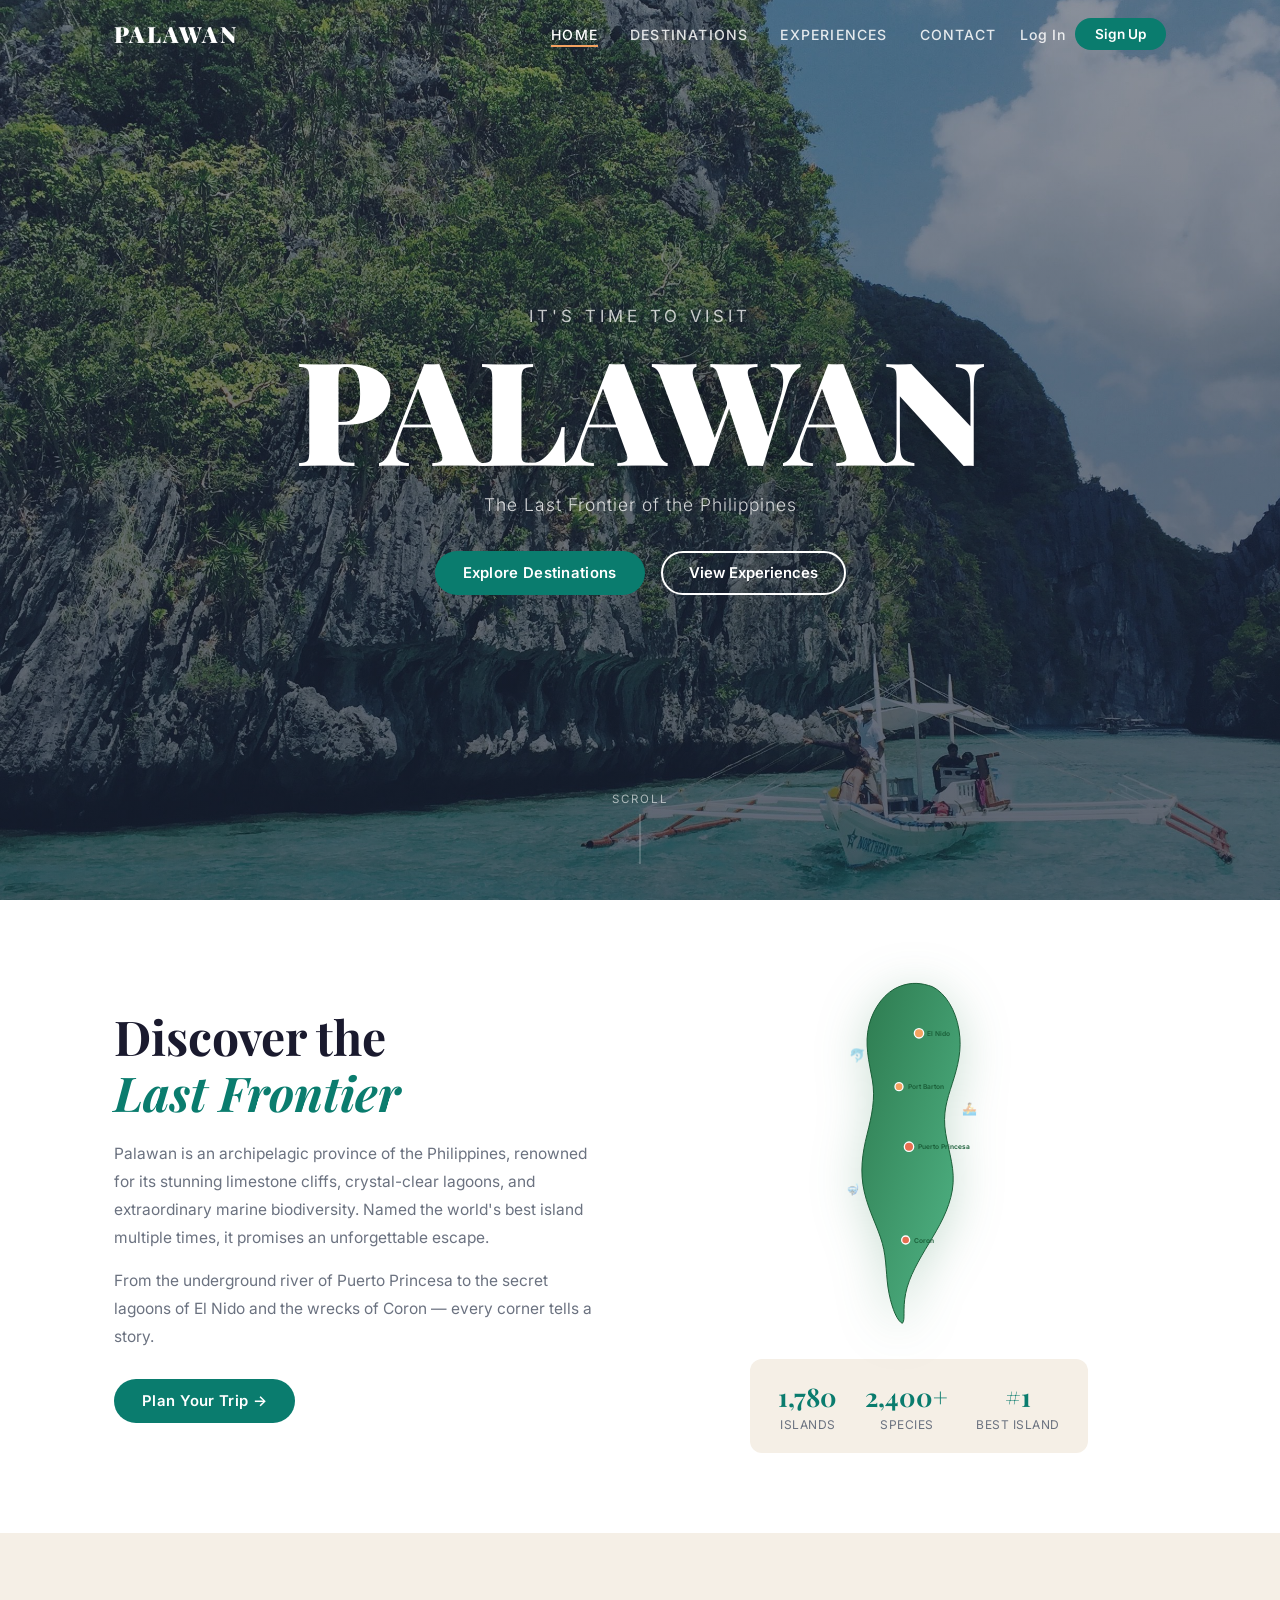
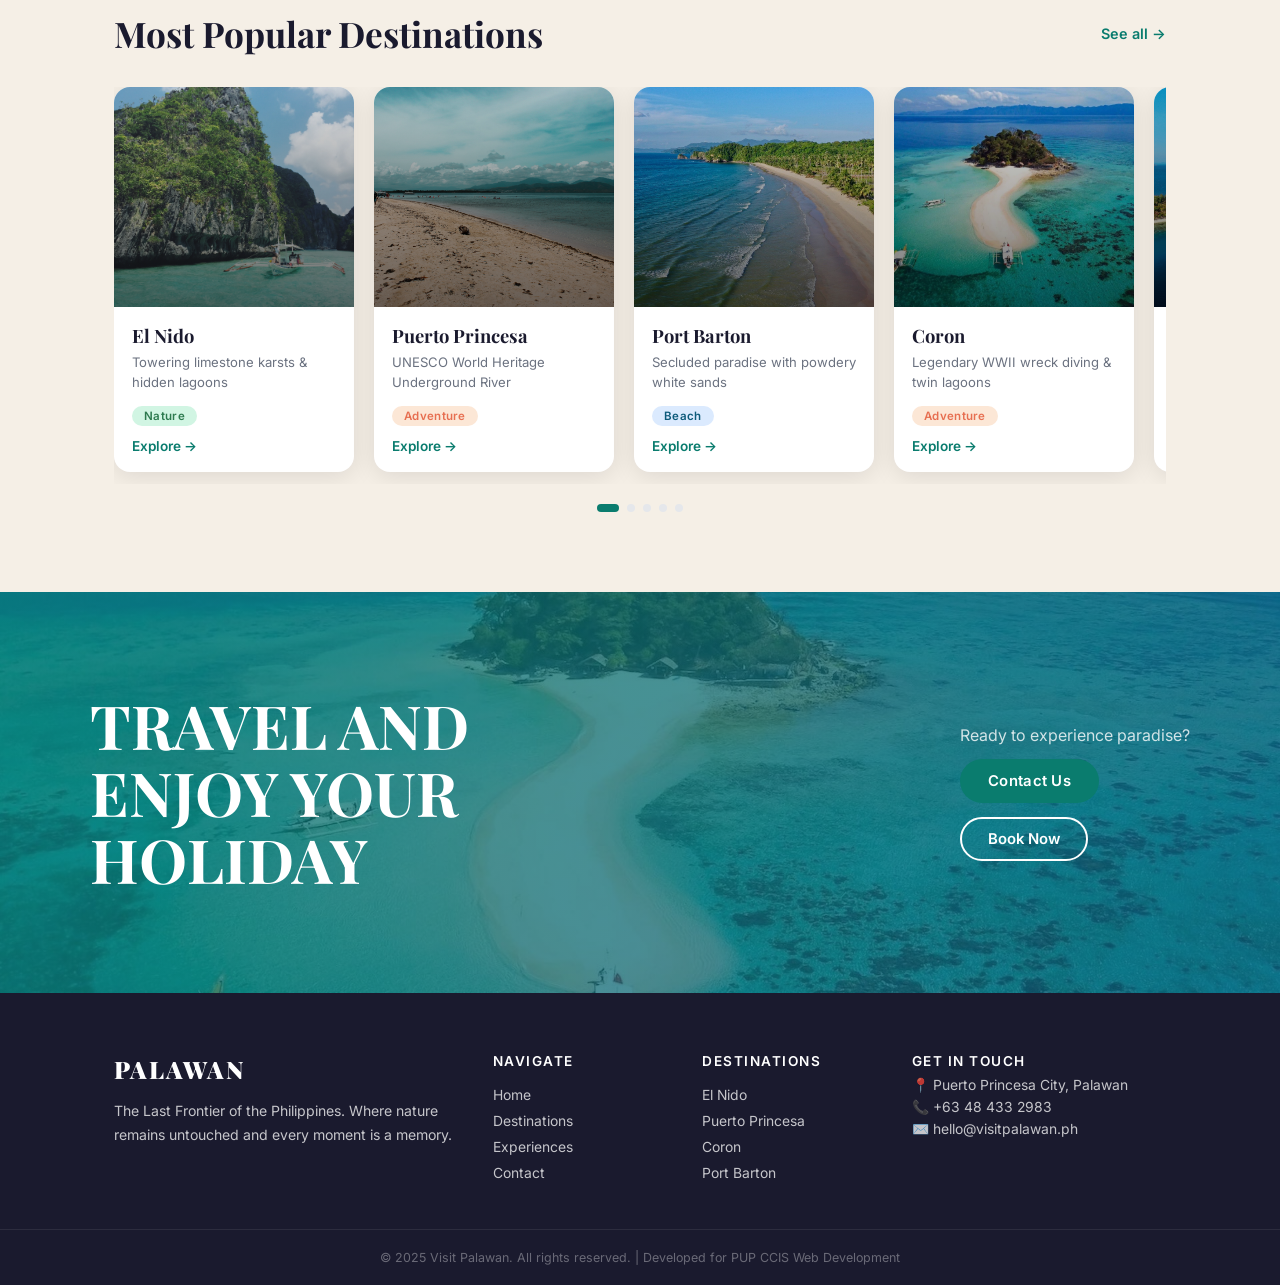
==== palawan-main/index.html @ 442d3c52 "Add files via upload" ====
<!DOCTYPE html>
<html lang="en">

<head>
  <meta charset="UTF-8" />
  <meta name="viewport" content="width=device-width, initial-scale=1.0" />
  <title>Palawan — The Last Frontier</title>
  <link rel="preconnect" href="https://fonts.googleapis.com" />
  <link
    href="https://fonts.googleapis.com/css2?family=Playfair+Display:wght@700;900&family=Inter:wght@300;400;500;600&family=DM+Serif+Display&display=swap"
    rel="stylesheet" />
  <link rel="stylesheet" href="style.css" />
</head>

<body>

  <!-- ── NAV ── -->
  <nav class="navbar" id="navbar">
    <div class="nav-inner">
      <a href="index.html" class="nav-logo">PALAWAN</a>
      <ul class="nav-links">
        <li><a href="index.html" class="active">Home</a></li>
        <li><a href="destinations.html">Destinations</a></li>
        <li><a href="experiences.html">Experiences</a></li>
        <li><a href="contact.html">Contact</a></li>
      </ul>
      <div class="nav-auth">
        <a href="login.html" class="btn-login" id="navLoginBtn">Log In</a>
        <a href="login.html#signup" class="btn-signup">Sign Up</a>
        <div class="user-menu hidden" id="userMenu">
          <span class="user-greeting" id="userGreeting">Hi, Traveler</span>
          <button class="btn-logout" id="logoutBtn">Log Out</button>
        </div>
      </div>
      <button class="hamburger" id="hamburger" aria-label="Menu">&#9776;</button>
    </div>
    <div class="mobile-menu hidden" id="mobileMenu">
      <a href="index.html">Home</a>
      <a href="destinations.html">Destinations</a>
      <a href="experiences.html">Experiences</a>
      <a href="contact.html">Contact</a>
      <a href="login.html" id="mobileLoginBtn">Log In</a>
    </div>
  </nav>

  <!-- ── HERO ── -->
  <section class="hero">
    <div class="hero-overlay"></div>
    <div class="hero-content">
      <p class="hero-eyebrow">IT'S TIME TO VISIT</p>
      <h1 class="hero-title">PALAWAN</h1>
      <p class="hero-sub">The Last Frontier of the Philippines</p>
      <div class="hero-cta">
        <a href="destinations.html" class="btn-primary">Explore Destinations</a>
        <a href="experiences.html" class="btn-ghost">View Experiences</a>
      </div>
    </div>
    <div class="hero-scroll">
      <span>Scroll</span>
      <div class="scroll-line"></div>
    </div>
  </section>

  <!-- ── INTRO ── -->
  <section class="intro section">
    <div class="container intro-grid">
      <div class="intro-text">
        <h2>Discover the<br /><em>Last Frontier</em></h2>
        <p>Palawan is an archipelagic province of the Philippines, renowned for its stunning limestone cliffs,
          crystal-clear lagoons, and extraordinary marine biodiversity. Named the world's best island multiple times, it
          promises an unforgettable escape.</p>
        <p>From the underground river of Puerto Princesa to the secret lagoons of El Nido and the wrecks of Coron —
          every corner tells a story.</p>
        <a href="destinations.html" class="btn-primary">Plan Your Trip →</a>
      </div>
      <div class="intro-map">
        <div class="map-svg-wrap">
          <!-- Stylized Palawan island shape -->
          <svg viewBox="0 0 240 520" xmlns="http://www.w3.org/2000/svg" class="palawan-map">
            <defs>
              <linearGradient id="islandGrad" x1="0" y1="0" x2="1" y2="1">
                <stop offset="0%" stop-color="#2d7a4f" />
                <stop offset="100%" stop-color="#52b788" />
              </linearGradient>
            </defs>
            <!-- Island body -->
            <path
              d="M140,10 C160,20 175,45 180,75 C185,105 178,130 170,155 C162,180 155,200 160,230 C165,260 175,285 170,315 C165,345 150,370 135,395 C120,420 105,445 100,470 C95,495 100,510 95,515 C88,512 80,495 75,470 C70,445 72,420 65,395 C58,370 45,348 38,318 C31,288 35,260 42,232 C49,204 55,178 50,150 C45,122 38,96 45,68 C52,40 70,18 90,10 C110,2 125,5 140,10 Z"
              fill="url(#islandGrad)" stroke="#1a5e38" stroke-width="1.5" />
            <!-- Location dots -->
            <circle cx="120" cy="80" r="7" fill="#f4a261" stroke="white" stroke-width="2" />
            <text x="132" y="84" font-family="Inter" font-size="10" fill="#1a5e38" font-weight="600">El Nido</text>
            <circle cx="105" cy="250" r="7" fill="#e76f51" stroke="white" stroke-width="2" />
            <text x="118" y="254" font-family="Inter" font-size="10" fill="#1a5e38" font-weight="600">Puerto
              Princesa</text>
            <circle cx="90" cy="160" r="6" fill="#f4a261" stroke="white" stroke-width="2" />
            <text x="103" y="164" font-family="Inter" font-size="10" fill="#1a5e38" font-weight="600">Port Barton</text>
            <circle cx="100" cy="390" r="6" fill="#e76f51" stroke="white" stroke-width="2" />
            <text x="113" y="394" font-family="Inter" font-size="10" fill="#1a5e38" font-weight="600">Coron</text>
            <!-- Decorative sea elements -->
            <text x="15" y="120" font-size="20" opacity="0.4">🐬</text>
            <text x="185" y="200" font-size="18" opacity="0.4">🚣</text>
            <text x="10" y="320" font-size="16" opacity="0.4">🤿</text>
          </svg>
        </div>
        <div class="map-stats">
          <div class="stat"><span class="stat-num">1,780</span><span class="stat-lbl">Islands</span></div>
          <div class="stat"><span class="stat-num">2,400+</span><span class="stat-lbl">Species</span></div>
          <div class="stat"><span class="stat-num">#1</span><span class="stat-lbl">Best Island</span></div>
        </div>
      </div>
    </div>
  </section>

  <!-- ── MOST POPULAR DESTINATIONS ── -->
  <section class="popular section">
    <div class="container">
      <div class="section-head">
        <h2>Most Popular Destinations</h2>
        <a href="destinations.html" class="see-all">See all →</a>
      </div>
      <div class="destinations-slider" id="destSlider">
        <div class="dest-card">
          <div class="dest-img"
            style="background:linear-gradient(to bottom, rgba(0,0,0,0.1), rgba(0,0,0,0.55)), url('El Nido.jpg') center/cover">
          </div>
          <div class="dest-info">
            <h3>El Nido</h3>
            <p>Towering limestone karsts & hidden lagoons</p>
            <span class="dest-tag nature">Nature</span>
            <a href="destinations.html#elnido" class="dest-explore">Explore →</a>
          </div>
        </div>
        <div class="dest-card">
          <div class="dest-img"
            style="background:linear-gradient(to bottom, rgba(0,0,0,0.1), rgba(0,0,0,0.55)), url('Puerto Princesa.jpg') center/cover">
          </div>
          <div class="dest-info">
            <h3>Puerto Princesa</h3>
            <p>UNESCO World Heritage Underground River</p>
            <span class="dest-tag adventure">Adventure</span>
            <a href="destinations.html#puerto" class="dest-explore">Explore →</a>
          </div>
        </div>
        <div class="dest-card">
          <div class="dest-img"
            style="background:linear-gradient(to bottom, rgba(0,0,0,0.1), rgba(0,0,0,0.55)), url('Port Barton.jpg') center/cover">
          </div>
          <div class="dest-info">
            <h3>Port Barton</h3>
            <p>Secluded paradise with powdery white sands</p>
            <span class="dest-tag beach">Beach</span>
            <a href="destinations.html#portbarton" class="dest-explore">Explore →</a>
          </div>
        </div>
        <div class="dest-card">
          <div class="dest-img"
            style="background:linear-gradient(to bottom, rgba(0,0,0,0.1), rgba(0,0,0,0.55)), url('Coron.jpeg') center/cover">
          </div>
          <div class="dest-info">
            <h3>Coron</h3>
            <p>Legendary WWII wreck diving & twin lagoons</p>
            <span class="dest-tag adventure">Adventure</span>
            <a href="destinations.html#coron" class="dest-explore">Explore →</a>
          </div>
        </div>
        <div class="dest-card">
          <div class="dest-img"
            style="background:linear-gradient(to bottom, rgba(0,0,0,0.1), rgba(0,0,0,0.55)), url('San Vicente.jpg') center/cover">
          </div>
          <div class="dest-info">
            <h3>San Vicente</h3>
            <p>Home to the Philippines' longest white beach</p>
            <span class="dest-tag beach">Beach</span>
            <a href="destinations.html#sanvicente" class="dest-explore">Explore →</a>
          </div>
        </div>
      </div>
      <div class="slider-dots" id="sliderDots"></div>
    </div>
  </section>

  <!-- ── CTA BANNER ── -->
  <section class="cta-banner">
    <div class="cta-overlay"></div>
    <div class="cta-content">
      <h2>TRAVEL AND<br />ENJOY YOUR<br />HOLIDAY</h2>
      <div class="cta-right">
        <p>Ready to experience paradise?</p>
        <a href="contact.html" class="btn-primary">Contact Us</a>
        <a href="login.html#signup" class="btn-ghost">Book Now</a>
      </div>
    </div>
  </section>

  <!-- ── FOOTER ── -->
  <footer class="footer">
    <div class="container footer-inner">
      <div class="footer-brand">
        <div class="footer-logo">PALAWAN</div>
        <p>The Last Frontier of the Philippines. Where nature remains untouched and every moment is a memory.</p>
      </div>
      <div class="footer-links">
        <h4>Navigate</h4>
        <a href="index.html">Home</a>
        <a href="destinations.html">Destinations</a>
        <a href="experiences.html">Experiences</a>
        <a href="contact.html">Contact</a>
      </div>
      <div class="footer-links">
        <h4>Destinations</h4>
        <a href="destinations.html#elnido">El Nido</a>
        <a href="destinations.html#puerto">Puerto Princesa</a>
        <a href="destinations.html#coron">Coron</a>
        <a href="destinations.html#portbarton">Port Barton</a>
      </div>
      <div class="footer-contact">
        <h4>Get In Touch</h4>
        <p>📍 Puerto Princesa City, Palawan</p>
        <p>📞 +63 48 433 2983</p>
        <p>✉️ hello@visitpalawan.ph</p>
      </div>
    </div>
    <div class="footer-bottom">
      <p>© 2025 Visit Palawan. All rights reserved. | Developed for PUP CCIS Web Development</p>
    </div>
  </footer>

  <script src="main.js"></script>
</body>

</html>
---- palawan-main/style.css ----
/* ═══════════════════════════════════════════
   PALAWAN TOURISM SITE — STYLESHEET
   Color Palette:
   --teal:   #0a7c6e  (primary action)
   --ocean:  #0d5a7a  (deep navy accent)
   --sand:   #f5efe6  (warm background)
   --leaf:   #2d7a4f  (nature green)
   --coral:  #e76f51  (adventure accent)
   --gold:   #f4a261  (highlight)
   --white:  #ffffff
   --dark:   #1a1a2e
═══════════════════════════════════════════ */

*,
*::before,
*::after {
  box-sizing: border-box;
  margin: 0;
  padding: 0;
}

:root {
  --teal: #0a7c6e;
  --teal-light: #0fa898;
  --ocean: #0d5a7a;
  --sand: #f5efe6;
  --leaf: #2d7a4f;
  --coral: #e76f51;
  --gold: #f4a261;
  --white: #ffffff;
  --dark: #1a1a2e;
  --grey: #6b7280;
  --light-grey: #e5e7eb;
  --radius: 12px;
  --shadow: 0 4px 24px rgba(0, 0, 0, 0.10);
  --shadow-lg: 0 8px 40px rgba(0, 0, 0, 0.18);
}

html {
  scroll-behavior: smooth;
}

body {
  font-family: 'Inter', sans-serif;
  color: var(--dark);
  background: var(--white);
  overflow-x: hidden;
}

h1,
h2,
h3,
h4 {
  font-family: 'Playfair Display', serif;
  line-height: 1.2;
}

em {
  font-style: italic;
  color: var(--teal);
}

a {
  text-decoration: none;
  color: inherit;
}

img {
  max-width: 100%;
  display: block;
}

.container {
  max-width: 1100px;
  margin: 0 auto;
  padding: 0 24px;
}

.section {
  padding: 80px 0;
}

.hidden {
  display: none !important;
}

/* ── BUTTONS ── */
.btn-primary {
  display: inline-block;
  background: var(--teal);
  color: var(--white);
  padding: 13px 28px;
  border-radius: 50px;
  font-weight: 600;
  font-size: 0.93rem;
  letter-spacing: 0.3px;
  transition: background 0.2s, transform 0.15s, box-shadow 0.2s;
  border: none;
  cursor: pointer;
}

.btn-primary:hover {
  background: var(--teal-light);
  transform: translateY(-2px);
  box-shadow: 0 6px 20px rgba(10, 124, 110, 0.35);
}

.btn-ghost {
  display: inline-block;
  border: 2px solid var(--white);
  color: var(--white);
  padding: 11px 26px;
  border-radius: 50px;
  font-weight: 600;
  font-size: 0.93rem;
  transition: background 0.2s, color 0.2s;
  cursor: pointer;
}

.btn-ghost:hover {
  background: var(--white);
  color: var(--teal);
}

.btn-teal-ghost {
  display: inline-block;
  border: 2px solid var(--teal);
  color: var(--teal);
  padding: 11px 26px;
  border-radius: 50px;
  font-weight: 600;
  font-size: 0.93rem;
  transition: background 0.2s, color 0.2s;
  cursor: pointer;
  background: transparent;
}

.btn-teal-ghost:hover {
  background: var(--teal);
  color: var(--white);
}

/* ── NAVBAR ── */
.navbar {
  position: fixed;
  top: 0;
  left: 0;
  right: 0;
  z-index: 1000;
  padding: 0;
  transition: background 0.3s, box-shadow 0.3s;
  background: transparent;
}

.navbar.scrolled {
  background: rgba(26, 26, 46, 0.96);
  box-shadow: 0 2px 20px rgba(0, 0, 0, 0.25);
  backdrop-filter: blur(8px);
}

.nav-inner {
  max-width: 1100px;
  margin: 0 auto;
  padding: 18px 24px;
  display: flex;
  align-items: center;
  gap: 24px;
}

.nav-logo {
  font-family: 'Playfair Display', serif;
  font-size: 1.4rem;
  font-weight: 900;
  color: var(--white);
  letter-spacing: 2px;
  margin-right: auto;
}

.nav-links {
  display: flex;
  gap: 32px;
  list-style: none;
}

.nav-links a {
  color: rgba(255, 255, 255, 0.85);
  font-size: 0.88rem;
  font-weight: 500;
  letter-spacing: 1.2px;
  text-transform: uppercase;
  position: relative;
  transition: color 0.2s;
}

.nav-links a::after {
  content: '';
  position: absolute;
  bottom: -4px;
  left: 0;
  width: 0;
  height: 2px;
  background: var(--gold);
  transition: width 0.25s;
}

.nav-links a:hover,
.nav-links a.active {
  color: var(--white);
}

.nav-links a:hover::after,
.nav-links a.active::after {
  width: 100%;
}

.nav-auth {
  display: flex;
  align-items: center;
  gap: 10px;
}

.btn-login {
  color: rgba(255, 255, 255, 0.85);
  font-size: 0.88rem;
  font-weight: 500;
  letter-spacing: 0.5px;
  transition: color 0.2s;
}

.btn-login:hover {
  color: var(--white);
}

.btn-signup {
  background: var(--teal);
  color: var(--white);
  padding: 8px 20px;
  border-radius: 50px;
  font-size: 0.85rem;
  font-weight: 600;
  transition: background 0.2s;
}

.btn-signup:hover {
  background: var(--teal-light);
}

.user-menu {
  display: flex;
  align-items: center;
  gap: 12px;
}

.user-greeting {
  color: var(--gold);
  font-size: 0.88rem;
  font-weight: 500;
}

.btn-logout {
  background: transparent;
  border: 1px solid rgba(255, 255, 255, 0.4);
  color: rgba(255, 255, 255, 0.8);
  padding: 6px 14px;
  border-radius: 50px;
  font-size: 0.82rem;
  cursor: pointer;
  transition: all 0.2s;
}

.btn-logout:hover {
  border-color: var(--coral);
  color: var(--coral);
}

.hamburger {
  display: none;
  background: none;
  border: none;
  color: var(--white);
  font-size: 1.5rem;
  cursor: pointer;
}

.mobile-menu {
  background: rgba(26, 26, 46, 0.98);
  padding: 16px 24px;
  display: flex;
  flex-direction: column;
  gap: 14px;
}

.mobile-menu a {
  color: var(--white);
  font-size: 0.95rem;
  font-weight: 500;
}

/* ── HERO ── */
.hero {
  position: relative;
  height: 100vh;
  min-height: 600px;
  display: flex;
  align-items: center;
  justify-content: center;
  background: url('El Nido.jpg') center/cover no-repeat;
  overflow: hidden;
}

.hero-overlay {
  position: absolute;
  inset: 0;
  background: linear-gradient(to bottom, rgba(10, 20, 40, 0.45) 0%, rgba(10, 20, 40, 0.65) 100%);
}

.hero-content {
  position: relative;
  z-index: 2;
  text-align: center;
  padding: 0 24px;
}

.hero-eyebrow {
  color: rgba(255, 255, 255, 0.75);
  font-size: 1.05rem;
  font-weight: 400;
  letter-spacing: 4px;
  text-transform: uppercase;
  margin-bottom: 8px;
}

.hero-title {
  font-family: 'Playfair Display', serif;
  font-size: clamp(4rem, 12vw, 9rem);
  font-weight: 900;
  color: var(--white);
  line-height: 1;
  letter-spacing: -1px;
  text-shadow: 0 4px 30px rgba(0, 0, 0, 0.3);
}

.hero-sub {
  color: rgba(255, 255, 255, 0.8);
  font-size: 1.1rem;
  margin: 16px 0 36px;
  font-weight: 300;
  letter-spacing: 1px;
}

.hero-cta {
  display: flex;
  gap: 16px;
  justify-content: center;
  flex-wrap: wrap;
}

.hero-scroll {
  position: absolute;
  bottom: 36px;
  left: 50%;
  transform: translateX(-50%);
  z-index: 2;
  text-align: center;
  color: rgba(255, 255, 255, 0.6);
  font-size: 0.72rem;
  letter-spacing: 2px;
  text-transform: uppercase;
}

.scroll-line {
  width: 1px;
  height: 50px;
  background: rgba(255, 255, 255, 0.4);
  margin: 8px auto 0;
  animation: scrollPulse 1.8s ease-in-out infinite;
}

@keyframes scrollPulse {

  0%,
  100% {
    opacity: 0.3;
    transform: scaleY(0.8);
  }

  50% {
    opacity: 1;
    transform: scaleY(1);
  }
}

/* ── INTRO ── */
.intro {
  background: var(--white);
}

.intro-grid {
  display: grid;
  grid-template-columns: 1fr 1fr;
  gap: 64px;
  align-items: center;
}

.intro-text h2 {
  font-size: clamp(2rem, 4vw, 3rem);
  margin-bottom: 20px;
  line-height: 1.15;
}

.intro-text p {
  color: var(--grey);
  line-height: 1.8;
  margin-bottom: 16px;
  font-size: 0.97rem;
}

.intro-text .btn-primary {
  margin-top: 12px;
}

.intro-map {
  display: flex;
  flex-direction: column;
  align-items: center;
  gap: 28px;
}

.palawan-map {
  width: 160px;
  filter: drop-shadow(0 8px 24px rgba(45, 122, 79, 0.25));
}

.map-stats {
  display: flex;
  gap: 28px;
  background: var(--sand);
  border-radius: var(--radius);
  padding: 20px 28px;
}

.stat {
  text-align: center;
}

.stat-num {
  display: block;
  font-family: 'Playfair Display', serif;
  font-size: 1.6rem;
  font-weight: 700;
  color: var(--teal);
}

.stat-lbl {
  font-size: 0.75rem;
  color: var(--grey);
  letter-spacing: 0.5px;
  text-transform: uppercase;
}

/* ── POPULAR DESTINATIONS ── */
.popular {
  background: var(--sand);
}

.section-head {
  display: flex;
  align-items: center;
  justify-content: space-between;
  margin-bottom: 32px;
}

.section-head h2 {
  font-size: clamp(1.6rem, 3vw, 2.2rem);
}

.see-all {
  color: var(--teal);
  font-size: 0.9rem;
  font-weight: 600;
  transition: gap 0.2s;
}

.see-all:hover {
  text-decoration: underline;
}

.destinations-slider {
  display: flex;
  gap: 20px;
  overflow-x: auto;
  scroll-snap-type: x mandatory;
  scrollbar-width: none;
  -ms-overflow-style: none;
  padding-bottom: 12px;
}

.destinations-slider::-webkit-scrollbar {
  display: none;
}

.dest-card {
  min-width: 240px;
  flex: 0 0 240px;
  background: var(--white);
  border-radius: 16px;
  overflow: hidden;
  box-shadow: var(--shadow);
  scroll-snap-align: start;
  transition: transform 0.25s, box-shadow 0.25s;
}

.dest-card:hover {
  transform: translateY(-6px);
  box-shadow: var(--shadow-lg);
}

.dest-img {
  height: 220px;
  transition: transform 0.4s;
}

.dest-card:hover .dest-img {
  transform: scale(1.04);
}

.dest-info {
  padding: 18px;
}

.dest-info h3 {
  font-size: 1.15rem;
  margin-bottom: 6px;
  color: var(--dark);
}

.dest-info p {
  font-size: 0.82rem;
  color: var(--grey);
  line-height: 1.5;
  margin-bottom: 12px;
}

.dest-tag {
  display: inline-block;
  padding: 3px 12px;
  border-radius: 50px;
  font-size: 0.72rem;
  font-weight: 600;
  letter-spacing: 0.3px;
  margin-bottom: 12px;
}

.dest-tag.nature {
  background: #d1f5e3;
  color: var(--leaf);
}

.dest-tag.beach {
  background: #dbeafe;
  color: var(--ocean);
}

.dest-tag.adventure {
  background: #fce7d6;
  color: var(--coral);
}

.dest-tag.heritage {
  background: #f3e8ff;
  color: #6d28d9;
}

.dest-explore {
  color: var(--teal);
  font-size: 0.85rem;
  font-weight: 600;
  display: block;
  transition: transform 0.2s;
}

.dest-explore:hover {
  transform: translateX(4px);
}

.slider-dots {
  display: flex;
  gap: 8px;
  justify-content: center;
  margin-top: 20px;
}

.dot {
  width: 8px;
  height: 8px;
  border-radius: 50%;
  background: var(--light-grey);
  cursor: pointer;
  transition: all 0.2s;
}

.dot.active {
  background: var(--teal);
  width: 22px;
  border-radius: 4px;
}

/* ── CTA BANNER ── */
.cta-banner {
  position: relative;
  padding: 100px 24px;
  background: url('Coron.jpeg') center/cover no-repeat;
  display: flex;
  align-items: center;
}

.cta-overlay {
  position: absolute;
  inset: 0;
  background: linear-gradient(135deg, rgba(10, 124, 110, 0.78) 0%, rgba(13, 90, 122, 0.72) 100%);
}

.cta-content {
  position: relative;
  z-index: 2;
  max-width: 1100px;
  margin: 0 auto;
  width: 100%;
  display: flex;
  align-items: center;
  justify-content: space-between;
  gap: 40px;
  flex-wrap: wrap;
}

.cta-content h2 {
  font-size: clamp(2.2rem, 5vw, 3.8rem);
  color: var(--white);
  line-height: 1.1;
}

.cta-right {
  display: flex;
  flex-direction: column;
  gap: 14px;
}

.cta-right p {
  color: rgba(255, 255, 255, 0.8);
  font-size: 1rem;
}

.cta-right .btn-primary,
.cta-right .btn-ghost {
  width: fit-content;
}

/* ── FOOTER ── */
.footer {
  background: var(--dark);
  color: rgba(255, 255, 255, 0.75);
  padding: 60px 0 0;
}

.footer-inner {
  display: grid;
  grid-template-columns: 2fr 1fr 1fr 1.5fr;
  gap: 40px;
  padding-bottom: 48px;
}

.footer-logo {
  font-family: 'Playfair Display', serif;
  font-size: 1.5rem;
  font-weight: 900;
  color: var(--white);
  letter-spacing: 2px;
  margin-bottom: 14px;
}

.footer-brand p {
  font-size: 0.88rem;
  line-height: 1.7;
}

.footer-links {
  display: flex;
  flex-direction: column;
  gap: 10px;
}

.footer-links h4,
.footer-contact h4 {
  color: var(--white);
  font-size: 0.85rem;
  letter-spacing: 1.5px;
  text-transform: uppercase;
  margin-bottom: 8px;
  font-family: 'Inter', sans-serif;
  font-weight: 600;
}

.footer-links a {
  font-size: 0.87rem;
  transition: color 0.2s;
}

.footer-links a:hover {
  color: var(--gold);
}

.footer-contact p {
  font-size: 0.87rem;
  margin-bottom: 6px;
}

.footer-bottom {
  border-top: 1px solid rgba(255, 255, 255, 0.08);
  padding: 20px 24px;
  text-align: center;
  font-size: 0.78rem;
  color: rgba(255, 255, 255, 0.35);
}

/* ═══════════════════════════════════
   DESTINATIONS PAGE
═══════════════════════════════════ */
.page-hero {
  position: relative;
  height: 55vh;
  min-height: 380px;
  display: flex;
  align-items: flex-end;
  padding-bottom: 60px;
  background: url('El Nido.jpg') center/cover;
}

.page-hero-overlay {
  position: absolute;
  inset: 0;
  background: linear-gradient(to bottom, rgba(10, 30, 50, 0.3) 0%, rgba(10, 30, 50, 0.75) 100%);
}

.page-hero-content {
  position: relative;
  z-index: 2;
  color: var(--white);
  max-width: 1100px;
  margin: 0 auto;
  padding: 0 24px;
  width: 100%;
}

.page-eyebrow {
  font-size: 0.78rem;
  letter-spacing: 3px;
  text-transform: uppercase;
  opacity: 0.7;
  margin-bottom: 8px;
}

.page-hero-content h1 {
  font-size: clamp(2.4rem, 5vw, 4rem);
}

/* Filter Bar */
.filter-bar {
  background: var(--white);
  border-bottom: 1px solid var(--light-grey);
  position: sticky;
  top: 70px;
  z-index: 100;
}

.filter-inner {
  max-width: 1100px;
  margin: 0 auto;
  padding: 16px 24px;
  display: flex;
  align-items: center;
  gap: 10px;
  flex-wrap: wrap;
}

.filter-label {
  font-size: 0.8rem;
  font-weight: 600;
  color: var(--grey);
  letter-spacing: 1px;
  text-transform: uppercase;
  margin-right: 8px;
}

.filter-btn {
  padding: 7px 18px;
  border-radius: 50px;
  border: 1.5px solid var(--light-grey);
  background: var(--white);
  font-size: 0.85rem;
  font-weight: 500;
  cursor: pointer;
  transition: all 0.2s;
}

.filter-btn:hover,
.filter-btn.active {
  background: var(--teal);
  color: var(--white);
  border-color: var(--teal);
}

/* Destination List */
.destinations-list {
  padding: 48px 0 80px;
}

.dest-list-grid {
  display: grid;
  grid-template-columns: repeat(auto-fill, minmax(300px, 1fr));
  gap: 28px;
}

.dest-full-card {
  border-radius: 16px;
  overflow: hidden;
  box-shadow: var(--shadow);
  background: var(--white);
  transition: transform 0.25s, box-shadow 0.25s;
}

.dest-full-card:hover {
  transform: translateY(-6px);
  box-shadow: var(--shadow-lg);
}

.dest-full-img {
  height: 240px;
  position: relative;
  overflow: hidden;
}

.dest-full-img-bg {
  width: 100%;
  height: 100%;
  background-size: cover;
  background-position: center;
  transition: transform 0.4s;
}

.dest-full-card:hover .dest-full-img-bg {
  transform: scale(1.06);
}

.dest-full-info {
  padding: 22px;
}

.dest-full-info h3 {
  font-size: 1.3rem;
  margin-bottom: 8px;
}

.dest-full-info p {
  font-size: 0.88rem;
  color: var(--grey);
  line-height: 1.7;
  margin-bottom: 14px;
}

.dest-full-footer {
  display: flex;
  align-items: center;
  justify-content: space-between;
}

/* ═══════════════════════════════════
   EXPERIENCES PAGE
═══════════════════════════════════ */
.exp-grid {
  display: grid;
  grid-template-columns: repeat(auto-fill, minmax(300px, 1fr));
  gap: 28px;
  padding: 48px 0 80px;
}

.exp-card {
  border-radius: 16px;
  overflow: hidden;
  background: var(--white);
  box-shadow: var(--shadow);
  transition: transform 0.25s, box-shadow 0.25s;
}

.exp-card:hover {
  transform: translateY(-5px);
  box-shadow: var(--shadow-lg);
}

.exp-img {
  height: 200px;
  background-size: cover;
  background-position: center;
  position: relative;
}

.exp-img::after {
  content: '';
  position: absolute;
  inset: 0;
  background: linear-gradient(to bottom, transparent 40%, rgba(0, 0, 0, 0.5) 100%);
}

.exp-icon {
  position: absolute;
  bottom: 16px;
  left: 16px;
  z-index: 2;
  font-size: 1.8rem;
}

.exp-body {
  padding: 20px;
}

.exp-body h3 {
  font-size: 1.15rem;
  margin-bottom: 8px;
}

.exp-body p {
  font-size: 0.87rem;
  color: var(--grey);
  line-height: 1.7;
}

.exp-meta {
  display: flex;
  gap: 16px;
  margin-top: 12px;
}

.exp-meta span {
  font-size: 0.78rem;
  color: var(--grey);
}

.exp-meta strong {
  color: var(--teal);
}

/* ═══════════════════════════════════
   CONTACT PAGE
═══════════════════════════════════ */
.contact-section {
  padding: 80px 0;
}

.contact-grid {
  display: grid;
  grid-template-columns: 1fr 1.5fr;
  gap: 60px;
  align-items: start;
}

.contact-info h2 {
  font-size: 2rem;
  margin-bottom: 16px;
}

.contact-info p {
  color: var(--grey);
  line-height: 1.8;
  margin-bottom: 28px;
  font-size: 0.95rem;
}

.contact-detail {
  display: flex;
  gap: 14px;
  align-items: flex-start;
  margin-bottom: 18px;
}

.contact-detail-icon {
  font-size: 1.3rem;
  flex-shrink: 0;
}

.contact-detail-text strong {
  display: block;
  font-size: 0.88rem;
  color: var(--dark);
  margin-bottom: 2px;
}

.contact-detail-text span {
  font-size: 0.85rem;
  color: var(--grey);
}

.contact-form {
  background: var(--sand);
  border-radius: 20px;
  padding: 36px;
}

.contact-form h3 {
  font-size: 1.4rem;
  margin-bottom: 24px;
}

.form-group {
  margin-bottom: 18px;
}

.form-group label {
  display: block;
  font-size: 0.83rem;
  font-weight: 600;
  color: var(--dark);
  margin-bottom: 6px;
  letter-spacing: 0.3px;
}

.form-group input,
.form-group select,
.form-group textarea {
  width: 100%;
  padding: 12px 16px;
  border: 1.5px solid var(--light-grey);
  border-radius: 10px;
  background: var(--white);
  font-family: 'Inter', sans-serif;
  font-size: 0.9rem;
  color: var(--dark);
  transition: border-color 0.2s, box-shadow 0.2s;
  outline: none;
}

.form-group input:focus,
.form-group select:focus,
.form-group textarea:focus {
  border-color: var(--teal);
  box-shadow: 0 0 0 3px rgba(10, 124, 110, 0.12);
}

.form-group textarea {
  resize: vertical;
  min-height: 110px;
}

.form-row {
  display: grid;
  grid-template-columns: 1fr 1fr;
  gap: 14px;
}

.form-submit {
  width: 100%;
  padding: 14px;
  margin-top: 6px;
}

.form-error {
  color: var(--coral);
  font-size: 0.78rem;
  margin-top: 4px;
  display: none;
}

.form-success {
  background: #d1f5e3;
  color: var(--leaf);
  padding: 14px 18px;
  border-radius: 10px;
  font-size: 0.9rem;
  display: none;
  margin-top: 14px;
}

/* ═══════════════════════════════════
   LOGIN / SIGNUP PAGE
═══════════════════════════════════ */
.auth-page {
  min-height: 100vh;
  display: flex;
  align-items: center;
  justify-content: center;
  background: linear-gradient(135deg, #0a7c6e 0%, #0d5a7a 50%, #1a1a2e 100%);
  padding: 100px 24px 60px;
  position: relative;
}

.auth-bg-pattern {
  position: absolute;
  inset: 0;
  opacity: 0.04;
  background-image: radial-gradient(circle, white 1px, transparent 1px);
  background-size: 40px 40px;
}

.auth-card {
  position: relative;
  z-index: 2;
  background: var(--white);
  border-radius: 24px;
  box-shadow: 0 24px 80px rgba(0, 0, 0, 0.3);
  width: 100%;
  max-width: 460px;
  overflow: hidden;
}

.auth-header {
  background: linear-gradient(135deg, var(--teal), var(--ocean));
  padding: 36px 36px 28px;
  text-align: center;
}

.auth-logo {
  font-family: 'Playfair Display', serif;
  font-size: 1.6rem;
  font-weight: 900;
  color: var(--white);
  letter-spacing: 3px;
  margin-bottom: 6px;
}

.auth-header p {
  color: rgba(255, 255, 255, 0.75);
  font-size: 0.88rem;
}

.auth-tabs {
  display: flex;
  border-bottom: 1px solid var(--light-grey);
}

.auth-tab {
  flex: 1;
  padding: 16px;
  background: none;
  border: none;
  cursor: pointer;
  font-family: 'Inter', sans-serif;
  font-size: 0.9rem;
  font-weight: 600;
  color: var(--grey);
  border-bottom: 2px solid transparent;
  transition: all 0.2s;
}

.auth-tab.active {
  color: var(--teal);
  border-bottom-color: var(--teal);
}

.auth-body {
  padding: 32px 36px 36px;
}

.auth-form {
  display: flex;
  flex-direction: column;
  gap: 16px;
}

.auth-form-panel {
  display: none;
}

.auth-form-panel.active {
  display: flex;
  flex-direction: column;
  gap: 16px;
}

.auth-body .form-group {
  margin-bottom: 0;
}

.auth-divider {
  text-align: center;
  font-size: 0.78rem;
  color: var(--grey);
  position: relative;
  margin: 4px 0;
}

.auth-divider::before,
.auth-divider::after {
  content: '';
  position: absolute;
  top: 50%;
  width: calc(50% - 24px);
  height: 1px;
  background: var(--light-grey);
}

.auth-divider::before {
  left: 0;
}

.auth-divider::after {
  right: 0;
}

.auth-link {
  text-align: center;
  font-size: 0.83rem;
  color: var(--grey);
}

.auth-link a {
  color: var(--teal);
  font-weight: 600;
}

.auth-alert {
  padding: 10px 14px;
  border-radius: 8px;
  font-size: 0.83rem;
  margin-bottom: 4px;
  display: none;
}

.auth-alert.error {
  background: #fee2e2;
  color: #b91c1c;
}

.auth-alert.success {
  background: #d1f5e3;
  color: var(--leaf);
}

/* ═══════════════════════════════════
   RESPONSIVE
═══════════════════════════════════ */
@media (max-width: 900px) {
  .intro-grid {
    grid-template-columns: 1fr;
    gap: 40px;
  }

  .intro-map {
    flex-direction: row;
    justify-content: center;
  }

  .footer-inner {
    grid-template-columns: 1fr 1fr;
    gap: 32px;
  }

  .contact-grid {
    grid-template-columns: 1fr;
  }
}

@media (max-width: 700px) {

  .nav-links,
  .nav-auth {
    display: none;
  }

  .hamburger {
    display: block;
  }

  .section {
    padding: 56px 0;
  }

  .footer-inner {
    grid-template-columns: 1fr;
    gap: 28px;
  }

  .cta-content {
    flex-direction: column;
    text-align: center;
  }

  .cta-right {
    align-items: center;
  }

  .form-row {
    grid-template-columns: 1fr;
  }

  .dest-card {
    min-width: 200px;
    flex: 0 0 200px;
  }
}

@media (max-width: 480px) {
  .auth-body {
    padding: 24px 20px 28px;
  }

  .auth-header {
    padding: 28px 20px 20px;
  }

  .page-hero {
    height: 40vh;
  }
}

/* ── SCROLL REVEAL ANIMATION ── */
.reveal {
  opacity: 0;
  transform: translateY(30px);
  transition: opacity 0.6s ease, transform 0.6s ease;
}

.reveal.visible {
  opacity: 1;
  transform: translateY(0);
}

/* ── TOAST NOTIFICATION ── */
.toast {
  position: fixed;
  bottom: 28px;
  right: 28px;
  z-index: 9999;
  background: var(--dark);
  color: var(--white);
  padding: 14px 22px;
  border-radius: 12px;
  font-size: 0.88rem;
  box-shadow: var(--shadow-lg);
  transform: translateY(100px);
  opacity: 0;
  transition: all 0.35s cubic-bezier(0.34, 1.56, 0.64, 1);
}

.toast.show {
  transform: translateY(0);
  opacity: 1;
}

.toast.success {
  border-left: 4px solid var(--teal);
}

.toast.error {
  border-left: 4px solid var(--coral);
}
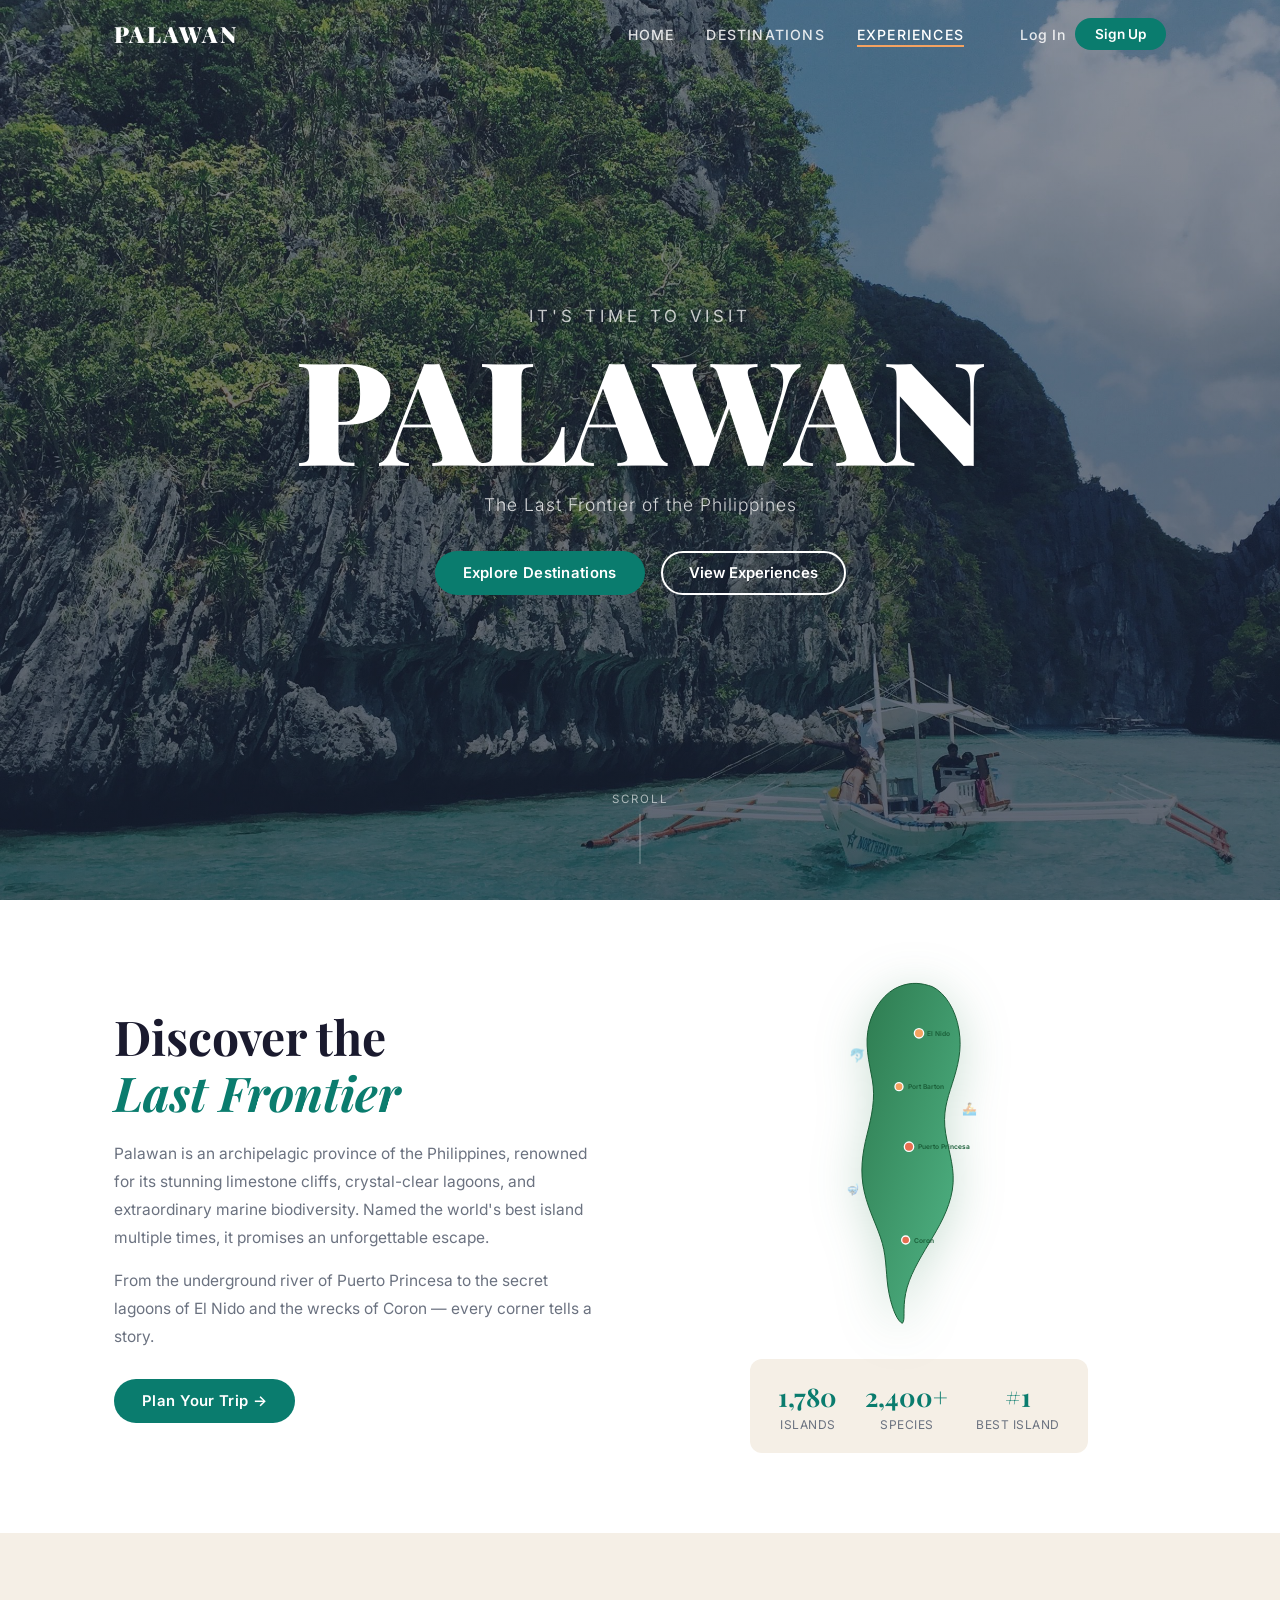
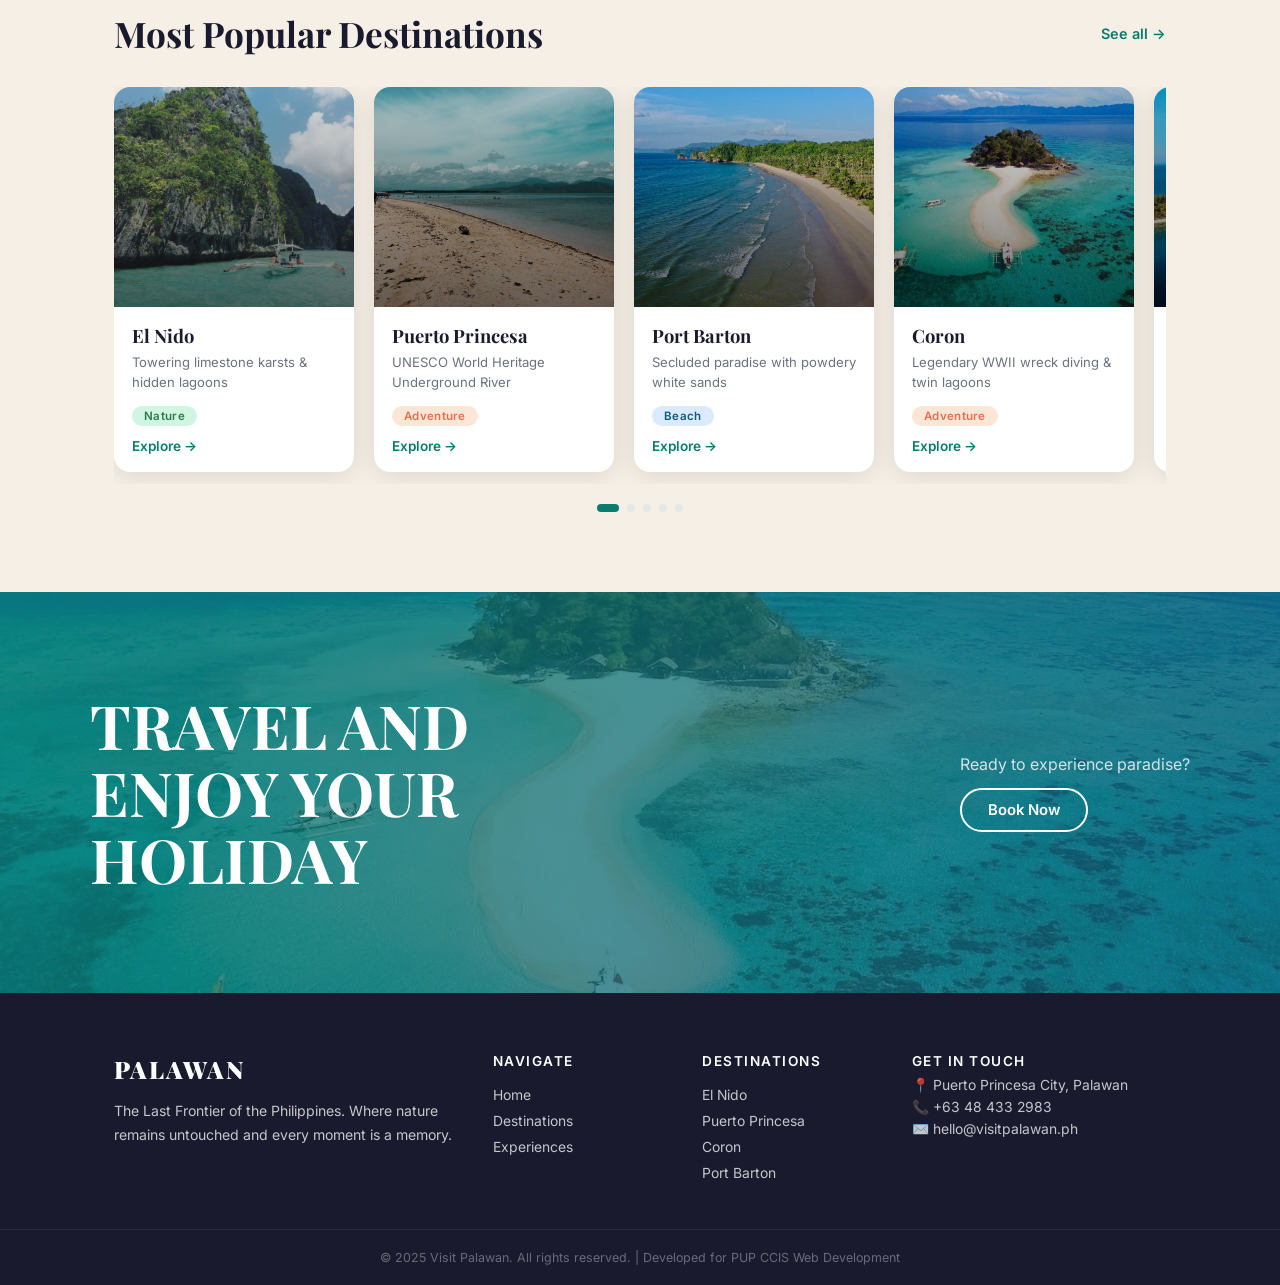
==== commit f8200020: "updated backdrop" ====
--- a/palawan-main/index.html
+++ b/palawan-main/index.html
@@ -19,9 +19,9 @@
     <div class="nav-inner">
       <a href="index.html" class="nav-logo">PALAWAN</a>
       <ul class="nav-links">
-        <li><a href="index.html" class="active">Home</a></li>
+        <li><a href="index.html">Home</a></li>
         <li><a href="destinations.html">Destinations</a></li>
-        <li><a href="experiences.html">Experiences</a></li>
+        <li><a href="experiences.html" class="active">Experiences</a></li>
         <li><a href="contact.html">Contact</a></li>
       </ul>
       <div class="nav-auth">
@@ -42,6 +42,7 @@
       <a href="login.html" id="mobileLoginBtn">Log In</a>
     </div>
   </nav>
+
 
   <!-- ── HERO ── -->
   <section class="hero">
